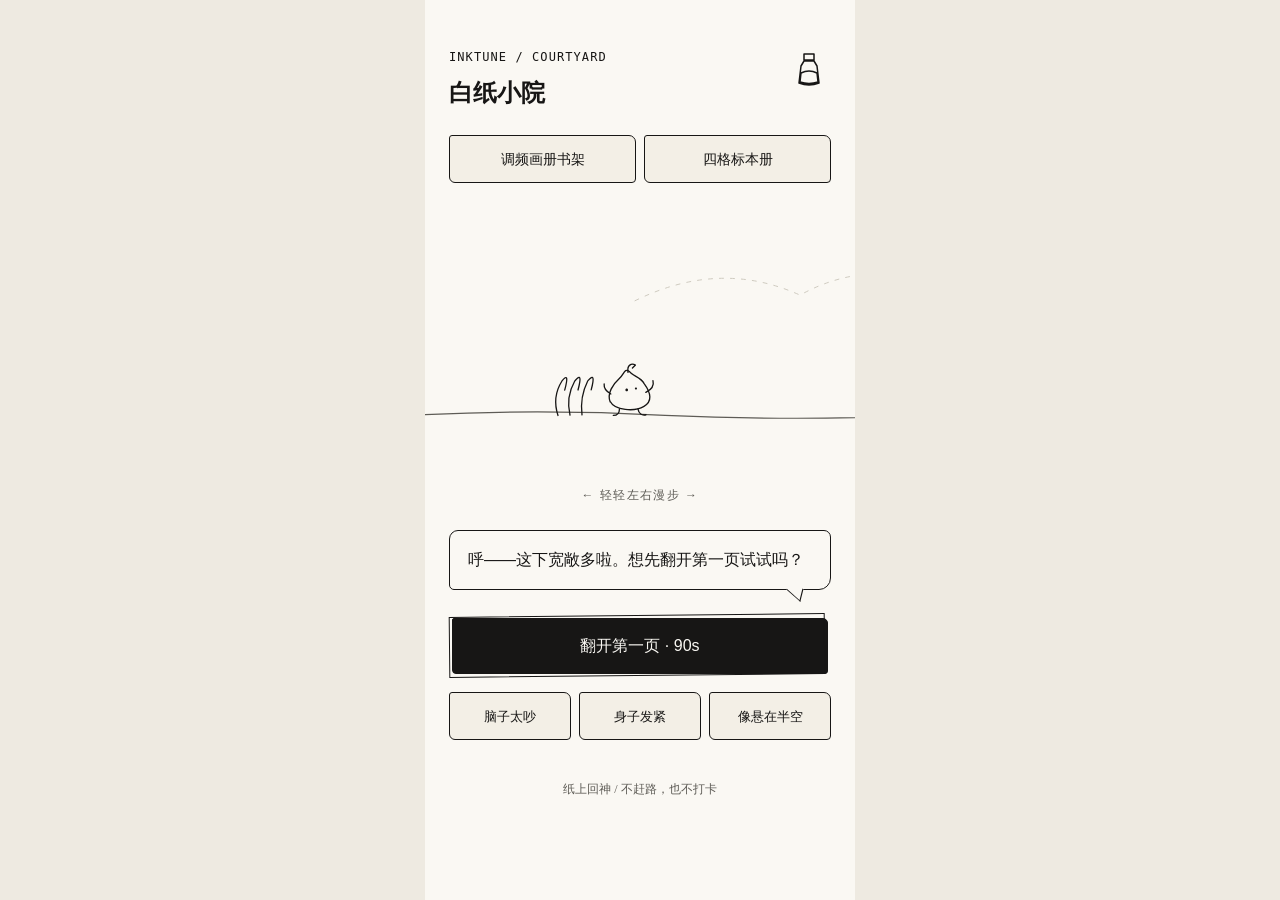
==== sites/inktune/index.html @ 830845b9 "Publish inktune" ====
<!doctype html>
<html lang="zh-CN">
  <head>
    <meta charset="UTF-8" />
    <meta name="viewport" content="width=device-width, initial-scale=1.0, viewport-fit=cover, user-scalable=no" />
    <meta name="theme-color" content="#FAF8F3" />
    <title>InkTune · 纸上回神</title>
    <script type="module" crossorigin src="./assets/index-CZglJn-l.js"></script>
    <link rel="stylesheet" crossorigin href="./assets/index-BzsWbctX.css">
  </head>
  <body>
    <div id="app"></div>
  </body>
</html>
---- sites/inktune/assets/index-BzsWbctX.css ----
:root{font-family:Noto Sans SC,PingFang SC,sans-serif;color:#171615;background:#eeeae1;font-size:16px;line-height:1.65}*{box-sizing:border-box}body{margin:0;transition:background .7s,color .7s}button{font:inherit;color:inherit;cursor:pointer;-webkit-tap-highlight-color:transparent}button:focus-visible{outline:2px dashed currentColor;outline-offset:4px}#app{max-width:430px;min-height:100svh;margin:auto;background:#faf8f3;padding:48px 24px 32px;transition:background .7s,color .7s;overflow:hidden}header{display:flex;justify-content:space-between;gap:12px;align-items:flex-start;margin-bottom:24px}.eyebrow{font-family:SFMono-Regular,Menlo,monospace;font-size:12px;letter-spacing:.09em;line-height:1.6}h1{font-family:"Noto Serif SC",Songti SC,serif;font-size:24px;font-weight:600;line-height:1.5;margin:8px 0 0}h2{font-family:"Noto Serif SC",Songti SC,serif;font-size:20px;font-weight:600}p{white-space:pre-line}.corner{padding:0;border:0;background:none;flex:0 0 44px;width:44px;height:44px}.corner svg{width:44px;height:44px;stroke:currentColor;fill:none;stroke-width:1.5;stroke-linecap:round;stroke-linejoin:round}.bookmarks,.cuts{display:flex;gap:8px}.bookmarks button{flex:1;font-size:14px}.cuts button{flex:1;font-size:13px;padding:9px 4px}.paper-option,.paper-chip,.camera-window,.sound-string,.distance-ruler{display:block;position:relative;min-height:48px;padding:11px 14px;background:#f3efe6;border:1.3px solid #171615;border-radius:3px 7px 4px 6px;white-space:normal;text-align:center;width:100%}.selected{outline:1px solid currentColor;outline-offset:-5px}.check{display:inline-block;border:1px solid currentColor;border-radius:50%;width:23px;height:23px;line-height:22px;margin-right:6px;transform:rotate(-8deg)}.primary-stamp,.hold-stamp{display:block;isolation:isolate;position:relative;width:calc(100% - 6px);min-height:56px;margin:18px 3px;padding:12px;background:#171615;color:#faf8f3;border:1px solid #171615;border-radius:2px 5px 3px 4px;font-weight:500}.primary-stamp:after,.hold-stamp:after{content:"";position:absolute;inset:-4px 2px -3px -4px;border:1px solid currentColor;transform:rotate(-.6deg);pointer-events:none}.hold-stamp{touch-action:none}.hold-stamp:before{content:"";position:absolute;inset:0;width:var(--progress,0%);background:#eeeadc;opacity:.22;z-index:-1;transition:width .2s linear}.bubble{position:relative;border:1.3px solid currentColor;border-radius:9px 7px 12px 5px;padding:16px 18px;white-space:pre-line;margin:22px 0 28px;line-height:1.65;background:#faf8f3}.bubble:after{content:"";position:absolute;bottom:-8px;right:28px;width:13px;height:14px;background:inherit;border-right:1.3px solid currentColor;border-bottom:1.3px solid currentColor;transform:skewY(34deg) rotate(12deg)}.marginal,.footnote,.scroll-hint,footer{color:#5e5c56;font-size:13px}.marginal{margin:18px 0}.scroll-hint{text-align:center;font-size:12px;letter-spacing:.12em;margin:3px 0 24px}footer{font-family:serif;text-align:center;margin-top:40px;font-size:12px}.courtyard-window{margin:0 -24px;overflow-x:auto;scrollbar-width:none;touch-action:pan-x;cursor:grab}.courtyard-window::-webkit-scrollbar{display:none}.courtyard-art{width:1170px;height:300px}.courtyard-art svg{width:1170px;height:300px;display:block;pointer-events:none}.art svg,.scene svg,.receipt-art svg,.miniature svg{display:block;width:100%;height:auto}.scene{position:relative;margin:24px 0;touch-action:none;min-width:0}.prompt{margin:20px 0 12px;line-height:1.65}.controls{display:flex;flex-wrap:wrap;gap:12px}.controls>button{flex:1 1 100%}.controls .primary-stamp,.controls .hold-stamp{margin:6px 3px}.choice-group{min-width:0;flex:1 1 44%;border:0;padding:0;margin:0;display:flex;flex-direction:column;gap:10px}.choice-group legend{font-size:13px;margin-bottom:9px}.choice-group button{font-size:14px;padding:10px 5px}.controls .pad{position:relative;flex-basis:100%;height:180px;border:1px solid currentColor;background:transparent;touch-action:none;color:#5e5c56;overflow:hidden}.pad:before,.pad:after{content:"";position:absolute;width:36px;height:15px;background:#e6e0d1;top:0;opacity:.7}.pad:before{left:0;transform:rotate(-30deg)}.pad:after{right:0;transform:rotate(30deg)}.stroke-preview{position:absolute;inset:0;pointer-events:none}.stroke-preview svg{width:100%;height:100%}.sound-string{border-top-style:double;border-bottom-style:double;touch-action:none}.distance-ruler{touch-action:none;background:repeating-linear-gradient(90deg,transparent 0 30px,#CFCBC0 30px 31px)}.receipt-art{margin:0 -20px 20px}.receipt-art+button,.receipt-art~button{margin-bottom:12px}.books{display:grid;grid-template-columns:1fr 1fr;gap:16px;margin-bottom:28px}.book{min-width:0;background:#f3efe6;border:1.3px solid #171615;border-radius:2px 6px 3px 1px;padding:15px 12px;box-shadow:inset 5px 0 #e2ddd1;text-align:left}.book h2{font-size:18px;margin:8px 0}.book p{font-size:12px;color:#5e5c56;margin:0}.episode-row{display:flex;align-items:center;width:100%;gap:10px;border:0;border-bottom:1px solid #CFCBC0;background:transparent;text-align:left;padding:10px 0;min-height:88px}.episode-row .miniature{width:64px;flex:0 0 64px}.episode-row strong{display:block;font-family:serif;font-size:16px;font-weight:600}.episode-row small{display:block;font-size:11px;color:#5e5c56}.contents-title{font-size:18px;margin-top:32px}.empty{margin:40px 12px 80px;color:#5e5c56}.backdrop{position:fixed;inset:0;background:#17161566;z-index:10;display:flex;align-items:flex-end;justify-content:center}.drawer{background:#faf8f3;color:#171615;width:100%;max-width:430px;max-height:92svh;overflow:auto;padding:24px 24px max(28px,env(safe-area-inset-bottom));border-top:1.5px solid #171615;border-radius:10px 6px 0 0}.drawer:before{content:"";display:block;width:42px;border-top:2px solid #5E5C56;margin:0 auto 20px}.drawer button{margin-bottom:12px}.drawer h2{margin:0 0 22px}.drawer .bubble{margin-top:4px}.privacy{font-size:13px;margin:22px 0;line-height:1.8;color:#5e5c56}.notice{font-size:13px;border-top:1px dashed #5E5C56;padding-top:16px}.night,#app.night{background:#161615;color:#eae6dc}.night .bubble{background:#161615}.night .paper-option{background:#242421;color:#eae6dc;border-color:#eae6dc}.night .primary-stamp{background:#eae6dc;color:#161615}.night .footnote{color:#cfcbc0}.night .corner{color:#eae6dc}@media(max-width:350px){#app{padding-left:18px;padding-right:18px}.courtyard-window{margin-left:-18px;margin-right:-18px}.eyebrow{font-size:10px}h1{font-size:22px}.cuts{gap:5px}.cuts button,.bookmarks button{font-size:12px}.episode-row .miniature{width:44px;flex-basis:44px}}@media(prefers-reduced-motion:reduce){*{transition:none!important}}.primary-stamp:after,.hold-stamp:after{border-color:#171615}.night .primary-stamp:after,.night .hold-stamp:after{border-color:#eae6dc}.book{display:flex;flex-direction:column;justify-content:flex-start}.book h2{font-size:16px}
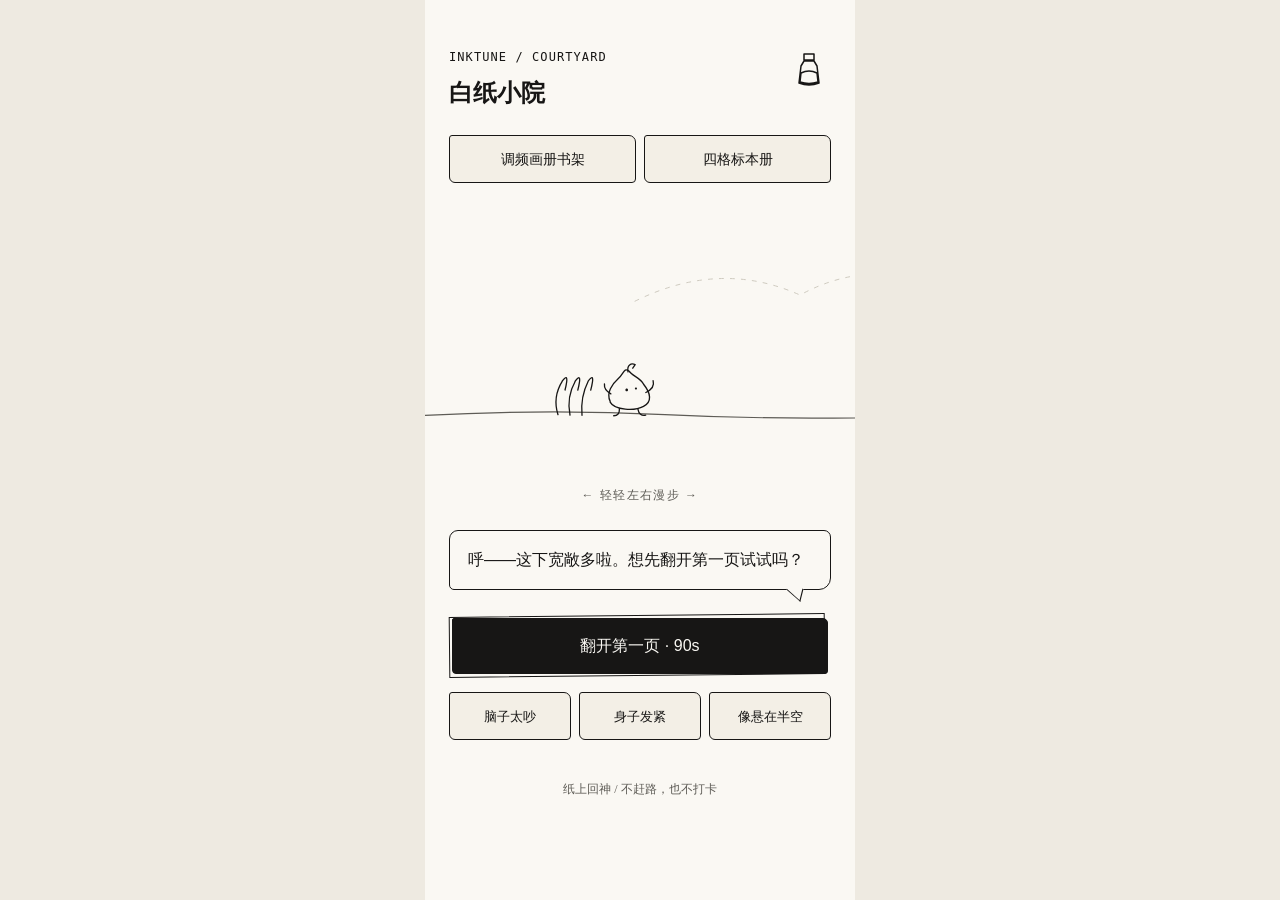
==== commit be3e3f3d: "Publish inktune round 2 (Season 3 + UX polish)" ====
--- a/sites/inktune/index.html
+++ b/sites/inktune/index.html
@@ -5,8 +5,8 @@
     <meta name="viewport" content="width=device-width, initial-scale=1.0, viewport-fit=cover, user-scalable=no" />
     <meta name="theme-color" content="#FAF8F3" />
     <title>InkTune · 纸上回神</title>
-    <script type="module" crossorigin src="./assets/index-CZglJn-l.js"></script>
-    <link rel="stylesheet" crossorigin href="./assets/index-BzsWbctX.css">
+    <script type="module" crossorigin src="./assets/index-Cm19Qf6u.js"></script>
+    <link rel="stylesheet" crossorigin href="./assets/index-CzFKfjL-.css">
   </head>
   <body>
     <div id="app"></div>
--- a/sites/inktune/assets/index-CzFKfjL-.css
+++ b/sites/inktune/assets/index-CzFKfjL-.css
@@ -0,0 +1 @@
+:root{font-family:Noto Sans SC,PingFang SC,sans-serif;color:#171615;background:#eeeae1;font-size:16px;line-height:1.65}*{box-sizing:border-box}body{margin:0;transition:background .7s,color .7s}button{font:inherit;color:inherit;cursor:pointer;-webkit-tap-highlight-color:transparent}button:focus-visible{outline:2px dashed currentColor;outline-offset:4px}#app{max-width:430px;min-height:100svh;margin:auto;background:#faf8f3;padding:48px 24px 32px;transition:background .7s,color .7s;overflow:hidden}header{display:flex;justify-content:space-between;gap:12px;align-items:flex-start;margin-bottom:24px}.eyebrow{font-family:SFMono-Regular,Menlo,monospace;font-size:12px;letter-spacing:.09em;line-height:1.6}h1{font-family:"Noto Serif SC",Songti SC,serif;font-size:24px;font-weight:600;line-height:1.5;margin:8px 0 0}h2{font-family:"Noto Serif SC",Songti SC,serif;font-size:20px;font-weight:600}p{white-space:pre-line}.corner{padding:0;border:0;background:none;flex:0 0 44px;width:44px;height:44px}.corner svg{width:44px;height:44px;stroke:currentColor;fill:none;stroke-width:1.5;stroke-linecap:round;stroke-linejoin:round}.bookmarks,.cuts{display:flex;gap:8px}.bookmarks button{flex:1;font-size:14px}.cuts button{flex:1;font-size:13px;padding:9px 4px}.paper-option,.paper-chip,.camera-window,.sound-string,.distance-ruler{display:block;position:relative;min-height:48px;padding:11px 14px;background:#f3efe6;border:1.3px solid #171615;border-radius:3px 7px 4px 6px;white-space:normal;text-align:center;width:100%}.selected{outline:1px solid currentColor;outline-offset:-5px}.check{display:inline-block;border:1px solid currentColor;border-radius:50%;width:23px;height:23px;line-height:22px;margin-right:6px;transform:rotate(-8deg)}.primary-stamp,.hold-stamp{display:block;isolation:isolate;position:relative;width:calc(100% - 6px);min-height:56px;margin:18px 3px;padding:12px;background:#171615;color:#faf8f3;border:1px solid #171615;border-radius:2px 5px 3px 4px;font-weight:500}.primary-stamp:after,.hold-stamp:after{content:"";position:absolute;inset:-4px 2px -3px -4px;border:1px solid currentColor;transform:rotate(-.6deg);pointer-events:none}.hold-stamp{touch-action:none}.hold-stamp:before{content:"";position:absolute;inset:0;width:var(--progress,0%);background:#eeeadc;opacity:.22;z-index:-1;transition:width .2s linear}.bubble{position:relative;border:1.3px solid currentColor;border-radius:9px 7px 12px 5px;padding:16px 18px;white-space:pre-line;margin:22px 0 28px;line-height:1.65;background:#faf8f3}.bubble:after{content:"";position:absolute;bottom:-8px;right:28px;width:13px;height:14px;background:inherit;border-right:1.3px solid currentColor;border-bottom:1.3px solid currentColor;transform:skewY(34deg) rotate(12deg)}.marginal,.footnote,.scroll-hint,footer{color:#5e5c56;font-size:13px}.marginal{margin:18px 0}.scroll-hint{text-align:center;font-size:12px;letter-spacing:.12em;margin:3px 0 24px}footer{font-family:serif;text-align:center;margin-top:40px;font-size:12px}.courtyard-window{margin:0 -24px;overflow-x:auto;scrollbar-width:none;touch-action:pan-x;cursor:grab}.courtyard-window::-webkit-scrollbar{display:none}.courtyard-art{width:1320px;height:300px}.courtyard-art svg{width:100%;height:300px;display:block;pointer-events:none}.art svg,.scene svg,.receipt-art svg,.miniature svg{display:block;width:100%;height:auto}.scene{position:relative;margin:24px 0;touch-action:none;min-width:0}.prompt{margin:20px 0 12px;line-height:1.65}.controls{display:flex;flex-wrap:wrap;gap:12px}.controls>button{flex:1 1 100%}.controls .primary-stamp,.controls .hold-stamp{margin:6px 3px}.choice-group{min-width:0;flex:1 1 44%;border:0;padding:0;margin:0;display:flex;flex-direction:column;gap:10px}.choice-group legend{font-size:13px;margin-bottom:9px}.choice-group button{font-size:14px;padding:10px 5px}.controls .pad{position:relative;flex-basis:100%;height:180px;border:1px solid currentColor;background:transparent;touch-action:none;color:#5e5c56;overflow:hidden}.pad:before,.pad:after{content:"";position:absolute;width:36px;height:15px;background:#e6e0d1;top:0;opacity:.7}.pad:before{left:0;transform:rotate(-30deg)}.pad:after{right:0;transform:rotate(30deg)}.stroke-preview{position:absolute;inset:0;pointer-events:none}.stroke-preview svg{width:100%;height:100%}.sound-string{border-top-style:double;border-bottom-style:double;touch-action:none}.distance-ruler{touch-action:none;background:repeating-linear-gradient(90deg,transparent 0 30px,#CFCBC0 30px 31px)}.receipt-art{margin:0 -20px 20px}.receipt-art+button,.receipt-art~button{margin-bottom:12px}.books{display:grid;grid-template-columns:1fr 1fr;gap:16px;margin-bottom:28px}.book{min-width:0;background:#f3efe6;border:1.3px solid #171615;border-radius:2px 6px 3px 1px;padding:15px 12px;box-shadow:inset 5px 0 #e2ddd1;text-align:left}.book h2{font-size:18px;margin:8px 0}.book p{font-size:12px;color:#5e5c56;margin:0}.episode-row{display:flex;align-items:center;width:100%;gap:10px;border:0;border-bottom:1px solid #CFCBC0;background:transparent;text-align:left;padding:10px 0;min-height:88px}.episode-row .miniature{width:64px;flex:0 0 64px}.episode-row strong{display:block;font-family:serif;font-size:16px;font-weight:600}.episode-row small{display:block;font-size:11px;color:#5e5c56}.contents-title{font-size:18px;margin-top:32px}.empty{margin:40px 12px 80px;color:#5e5c56}.backdrop{position:fixed;inset:0;background:#17161566;z-index:10;display:flex;align-items:flex-end;justify-content:center}.drawer{background:#faf8f3;color:#171615;width:100%;max-width:430px;max-height:92svh;overflow:auto;padding:24px 24px max(28px,env(safe-area-inset-bottom));border-top:1.5px solid #171615;border-radius:10px 6px 0 0}.drawer:before{content:"";display:block;width:42px;border-top:2px solid #5E5C56;margin:0 auto 20px}.drawer button{margin-bottom:12px}.drawer h2{margin:0 0 22px}.drawer .bubble{margin-top:4px}.privacy{font-size:13px;margin:22px 0;line-height:1.8;color:#5e5c56}.notice{font-size:13px;border-top:1px dashed #5E5C56;padding-top:16px}.night,#app.night{background:#161615;color:#eae6dc}.night .bubble{background:#161615}.night .paper-option{background:#242421;color:#eae6dc;border-color:#eae6dc}.night .primary-stamp{background:#eae6dc;color:#161615}.night .footnote{color:#cfcbc0}.night .corner{color:#eae6dc}@media(max-width:350px){#app{padding-left:18px;padding-right:18px}.courtyard-window{margin-left:-18px;margin-right:-18px}.eyebrow{font-size:10px}h1{font-size:22px}.cuts{gap:5px}.cuts button,.bookmarks button{font-size:12px}.episode-row .miniature{width:44px;flex-basis:44px}}@media(prefers-reduced-motion:reduce){*{transition:none!important}}.primary-stamp:after,.hold-stamp:after{border-color:#171615}.night .primary-stamp:after,.night .hold-stamp:after{border-color:#eae6dc}.book{display:flex;flex-direction:column;justify-content:flex-start}.book h2{font-size:16px}.courtyard-art{position:relative}.ink-ripple{position:absolute;width:18px;height:18px;border:1px solid #171615;border-radius:46% 54% 48% 52%;pointer-events:none;animation:inkRipple .45s ease-out forwards;transform:translate(-50%,-50%)}@keyframes inkRipple{to{width:78px;height:72px;opacity:0;transform:translate(-50%,-50%) rotate(9deg)}}@keyframes paperFadeIn{0%{opacity:.35;transform:translateY(3px)}to{opacity:1;transform:translateY(0)}}@keyframes gentlePop{50%{transform:translateY(-2px) scale(1.012)}}.scene,.bubble,.receipt-art{animation:paperFadeIn .18s ease-out}.gentle-pop{animation:gentlePop .3s ease-out}.reduced-motion *{animation:none!important;transition:none!important}@media(prefers-reduced-motion:reduce){*{animation:none!important;scroll-behavior:auto!important}}.distance-ruler[role=slider]{padding-bottom:20px}.distance-ruler[role=slider]:after{content:"";position:absolute;left:var(--distance,5%);bottom:4px;width:8px;height:8px;border:1px solid currentColor;background:#faf8f3;transform:translate(-50%) rotate(45deg);pointer-events:none}.specimen-filters{position:sticky;top:0;background:#faf8f3;z-index:2;padding:12px 0;gap:8px}.specimen-filters .paper-chip{padding:8px 12px}.courtyard-art>svg{width:100%;max-width:none}.episode-row .miniature{width:76px;height:76px;flex:0 0 76px}
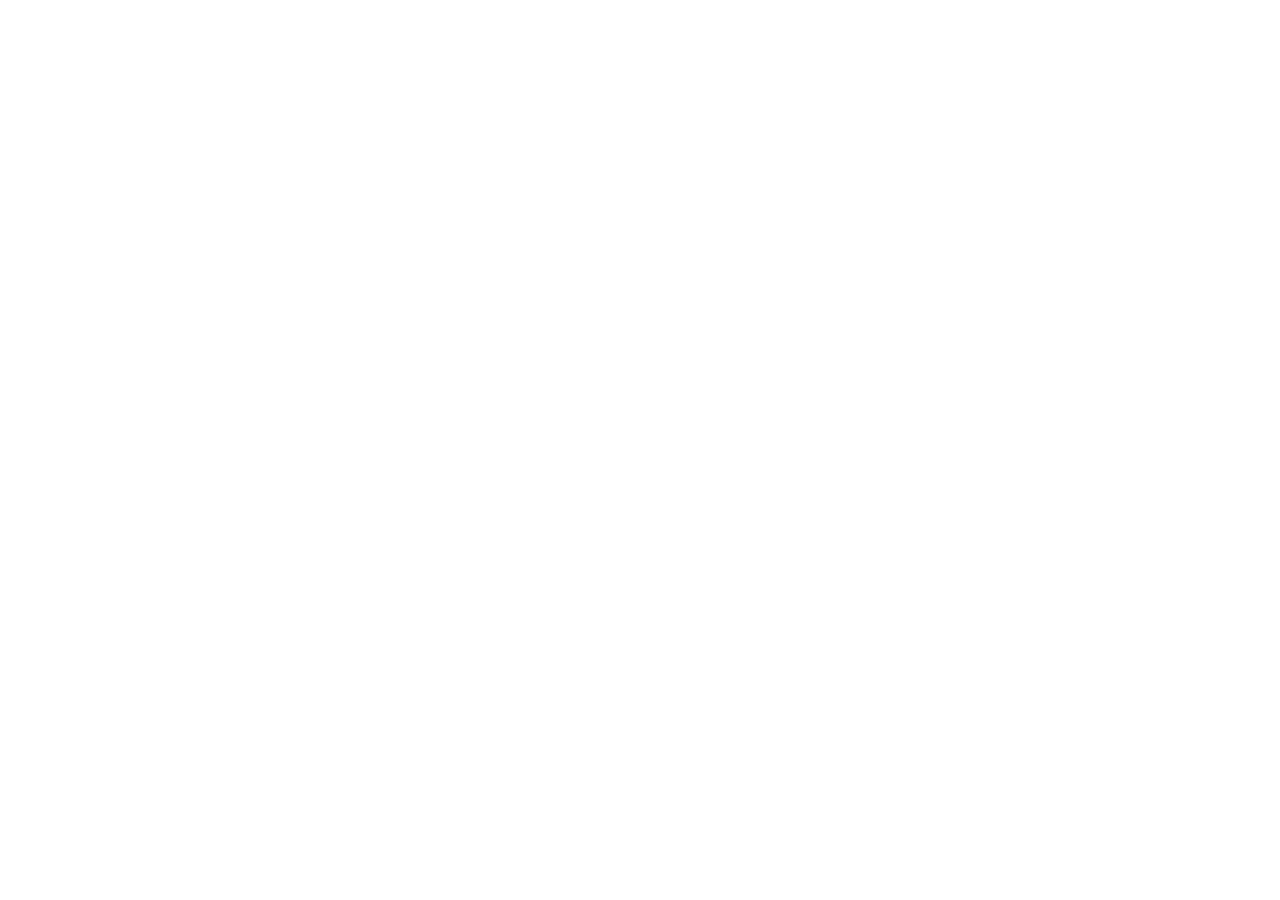
==== commit 5ae1fab7: "Publish inktune v2 (Season 1-4 full direct-scene redesign: 00-15 + D01-D42)" ====
--- a/sites/inktune/index.html
+++ b/sites/inktune/index.html
@@ -5,8 +5,8 @@
     <meta name="viewport" content="width=device-width, initial-scale=1.0, viewport-fit=cover, user-scalable=no" />
     <meta name="theme-color" content="#FAF8F3" />
     <title>InkTune · 纸上回神</title>
-    <script type="module" crossorigin src="./assets/index-Cm19Qf6u.js"></script>
-    <link rel="stylesheet" crossorigin href="./assets/index-CzFKfjL-.css">
+    <script type="module" crossorigin src="/inktune/assets/index-C8-SDSYG.js"></script>
+    <link rel="stylesheet" crossorigin href="/inktune/assets/index-DxFe8X0j.css">
   </head>
   <body>
     <div id="app"></div>
